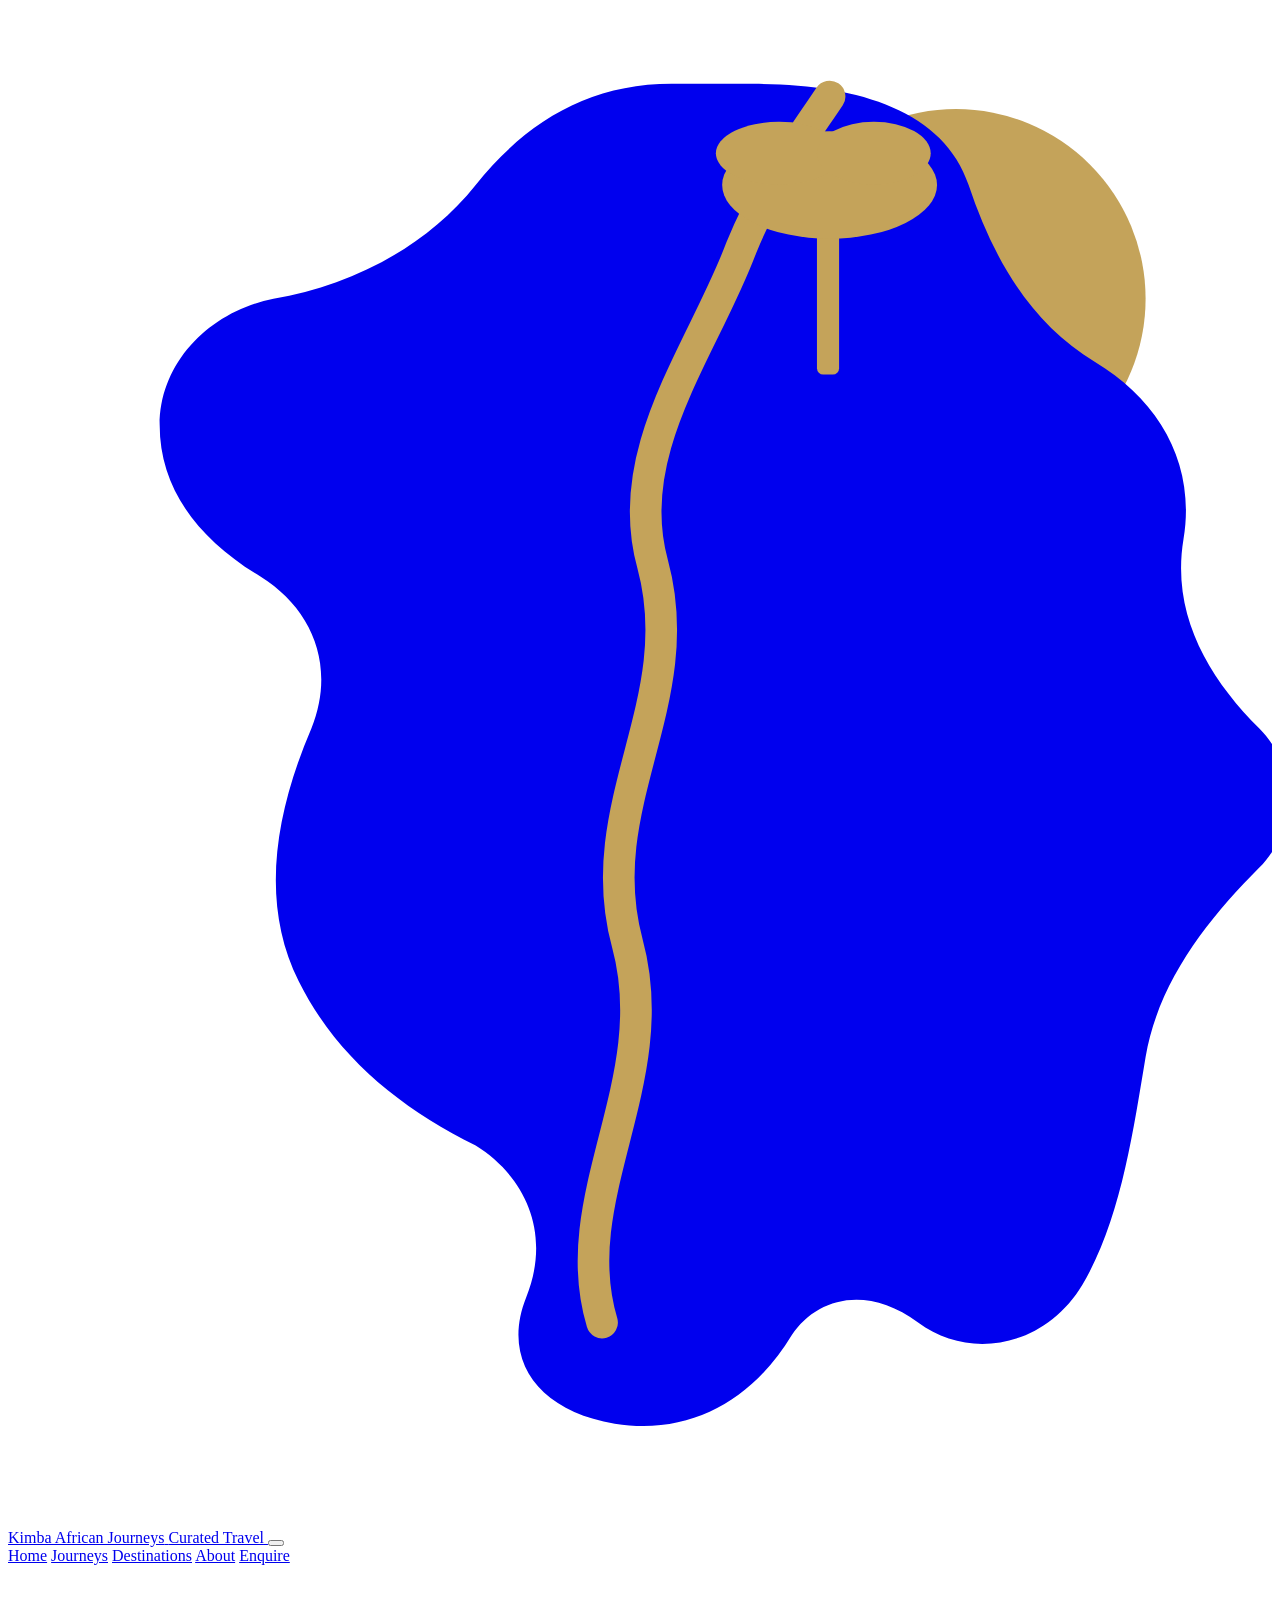
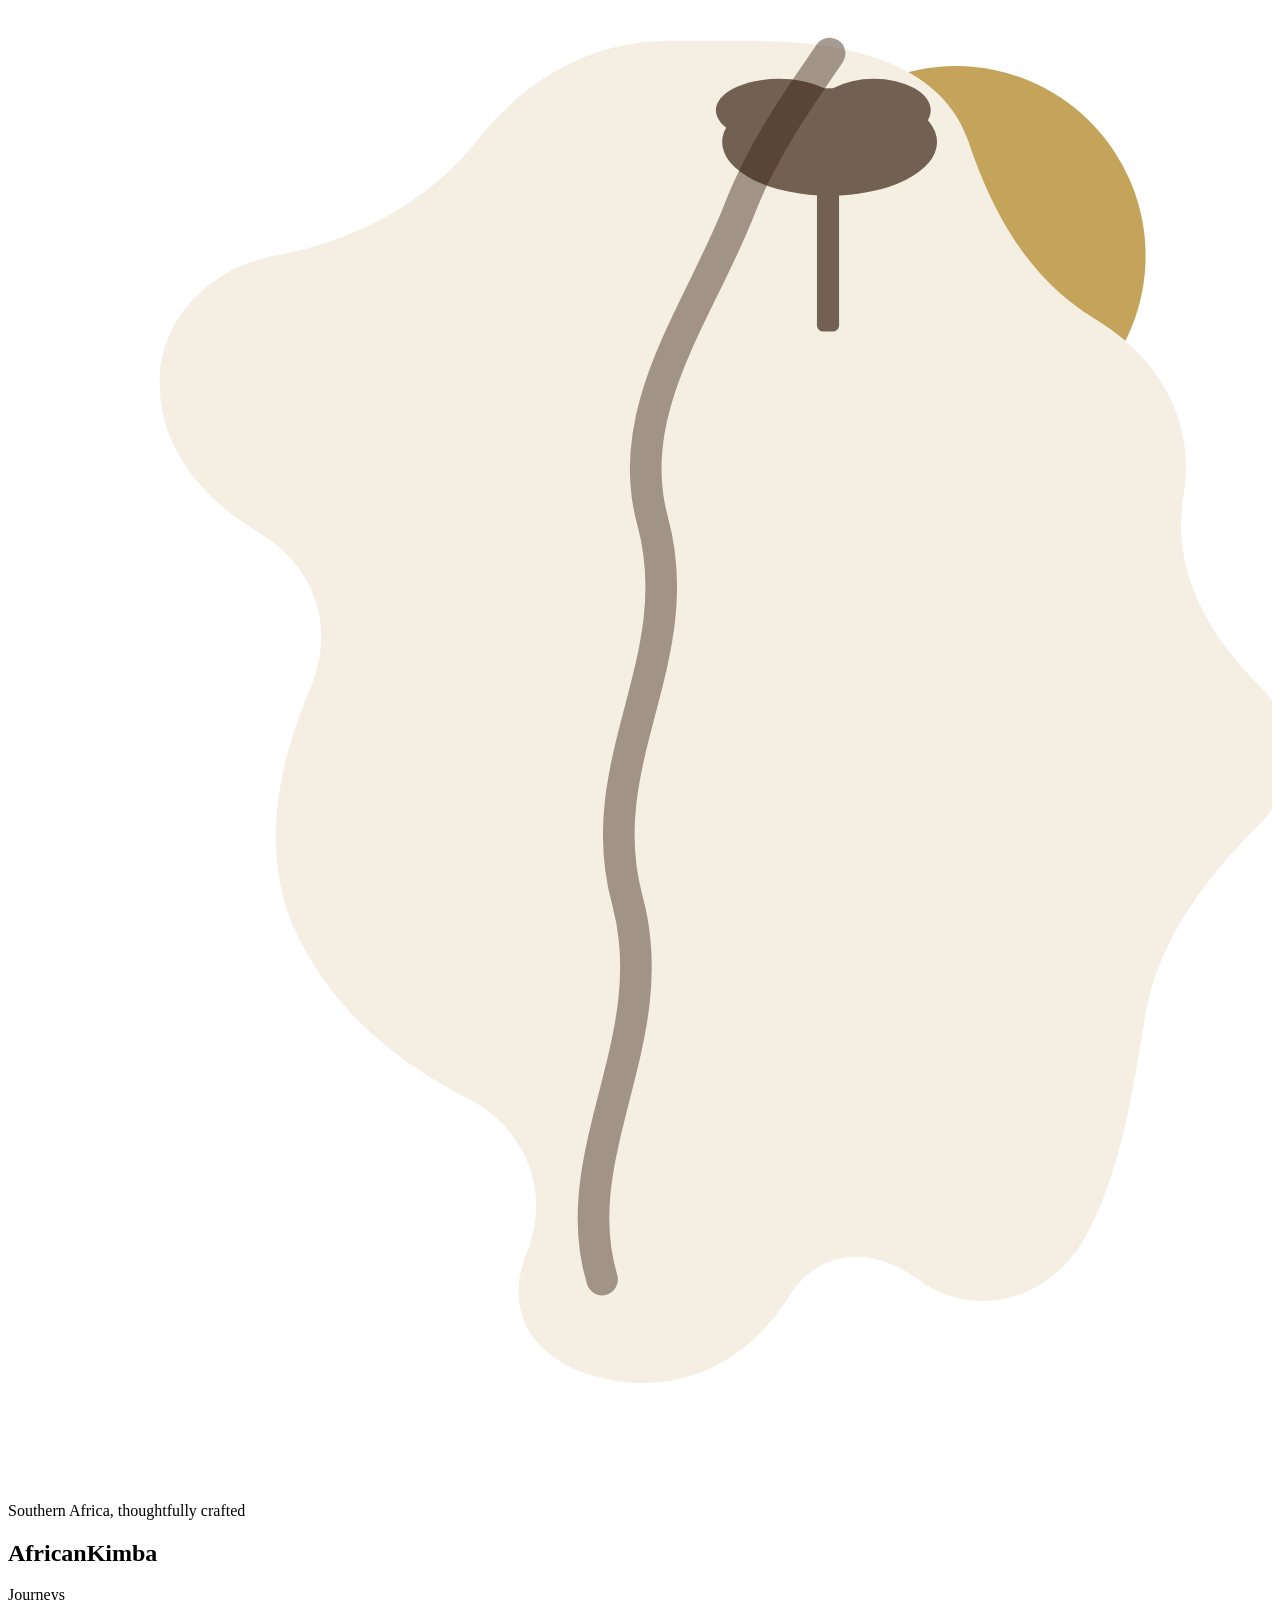
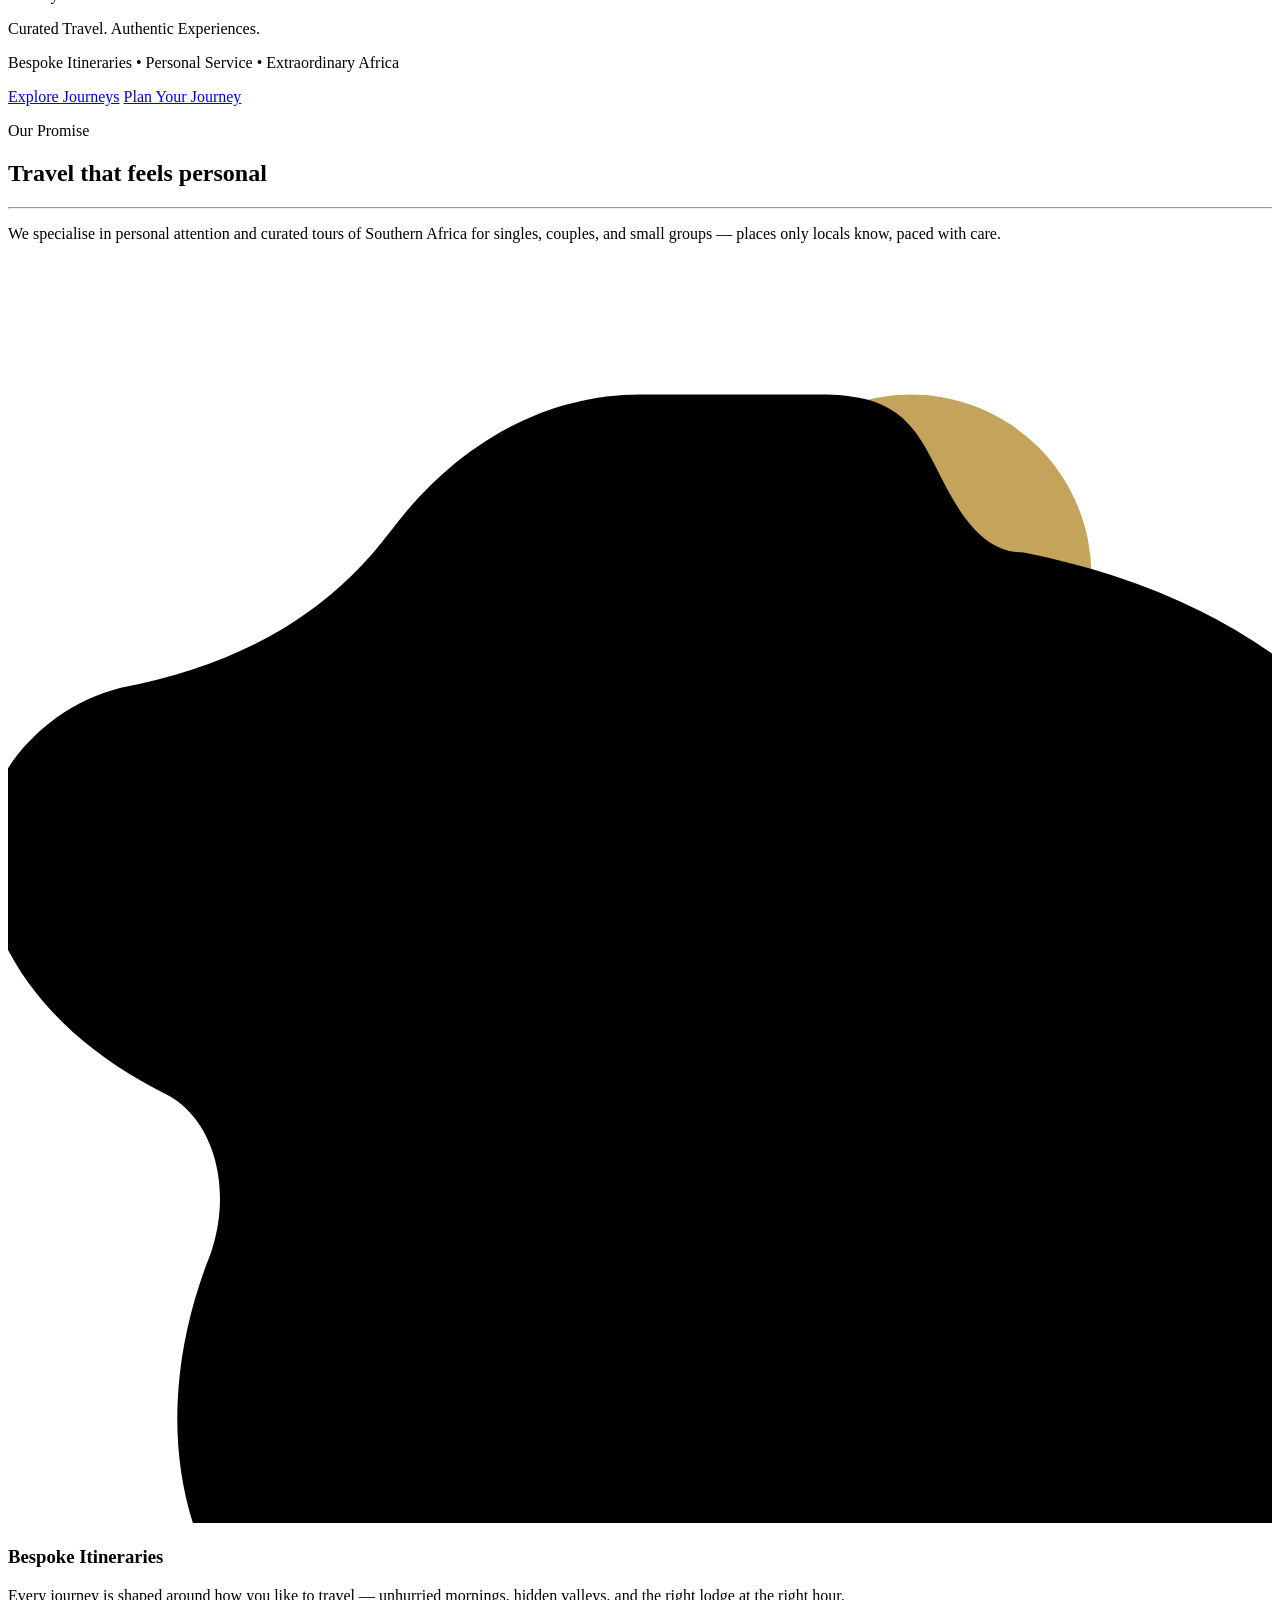
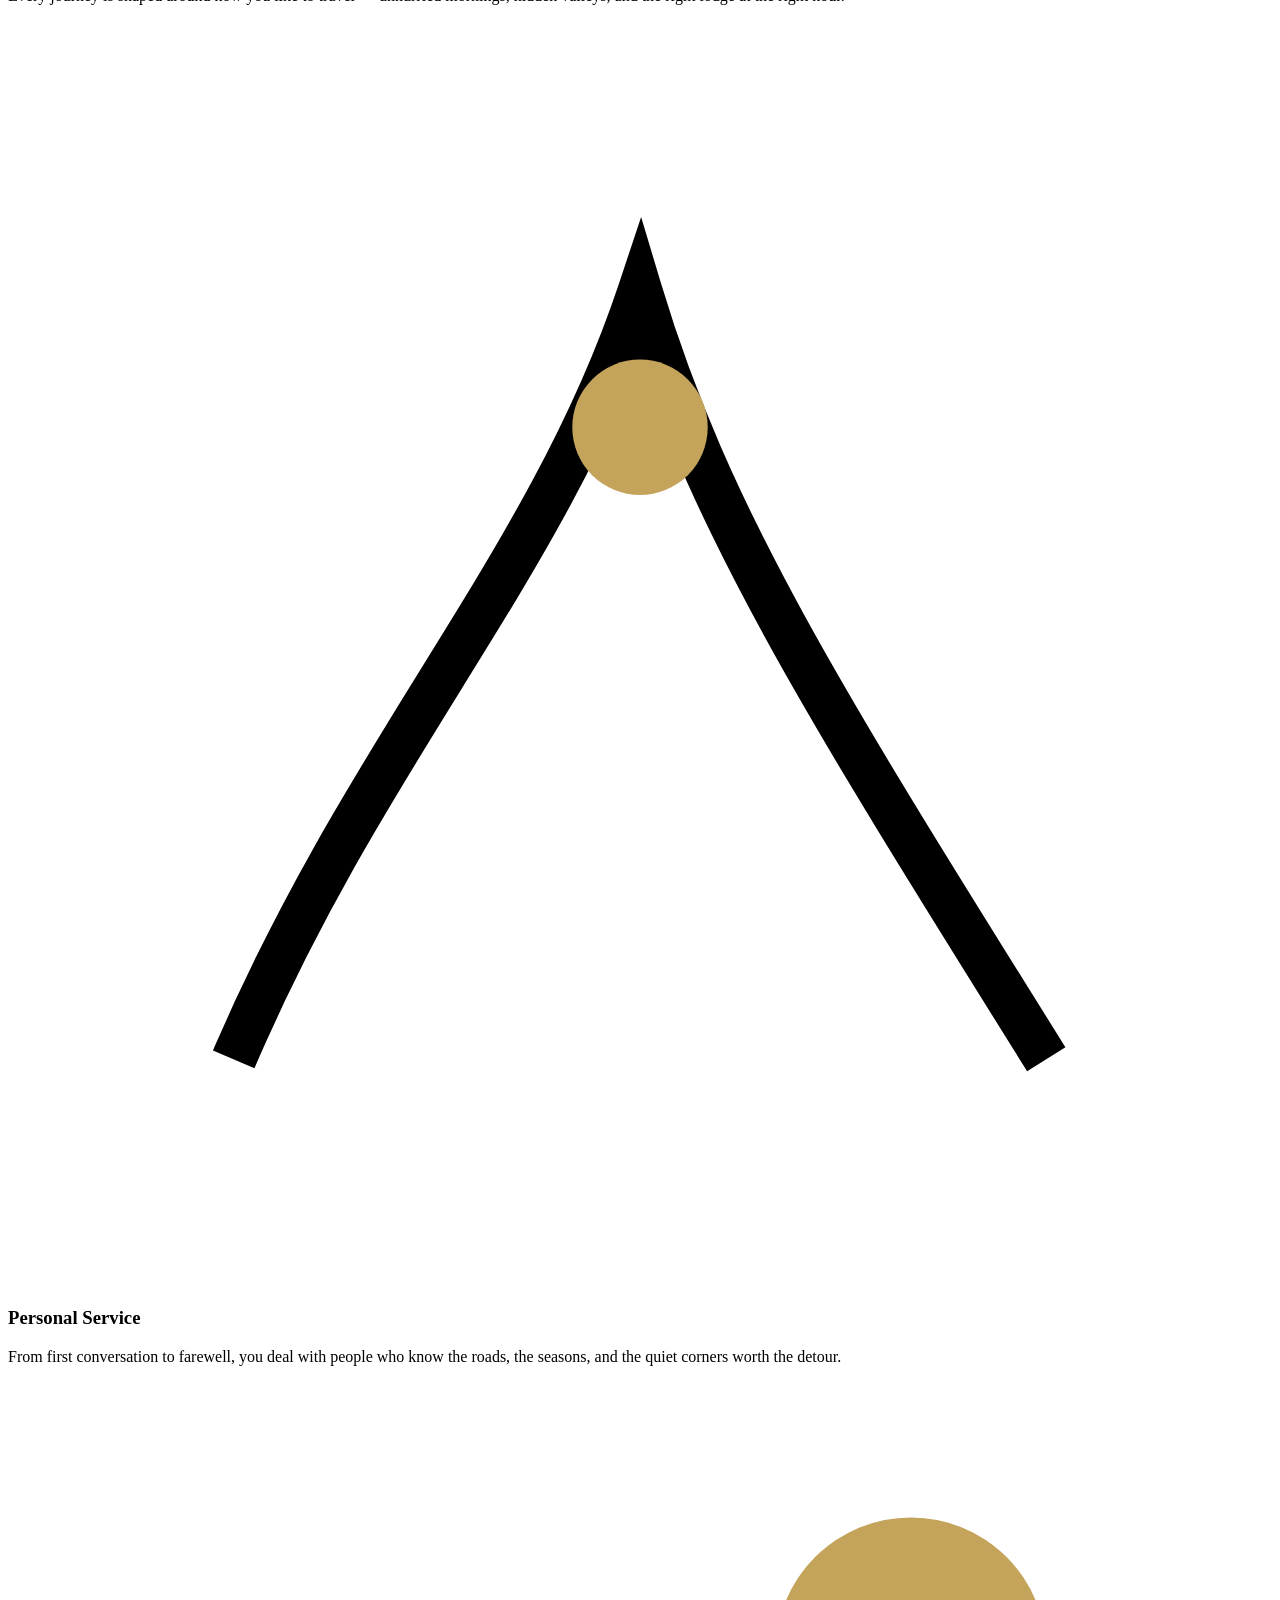
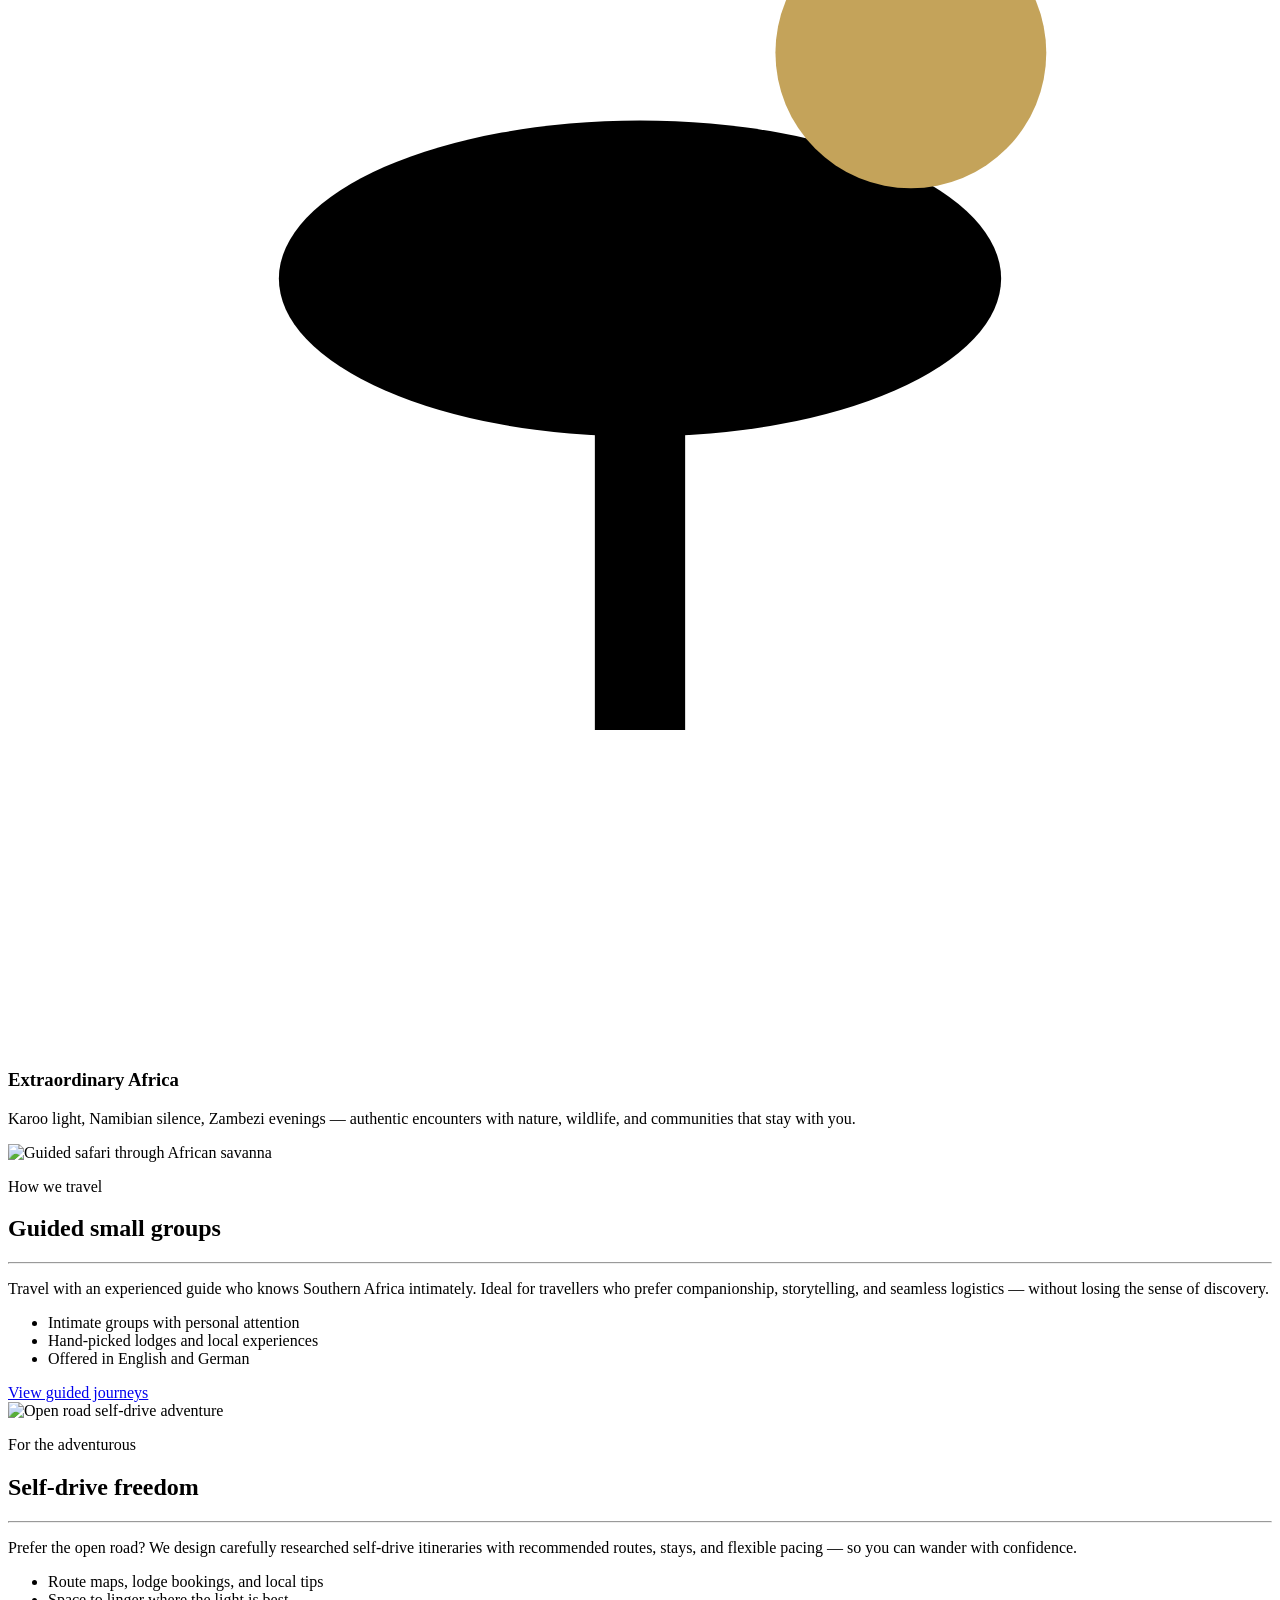
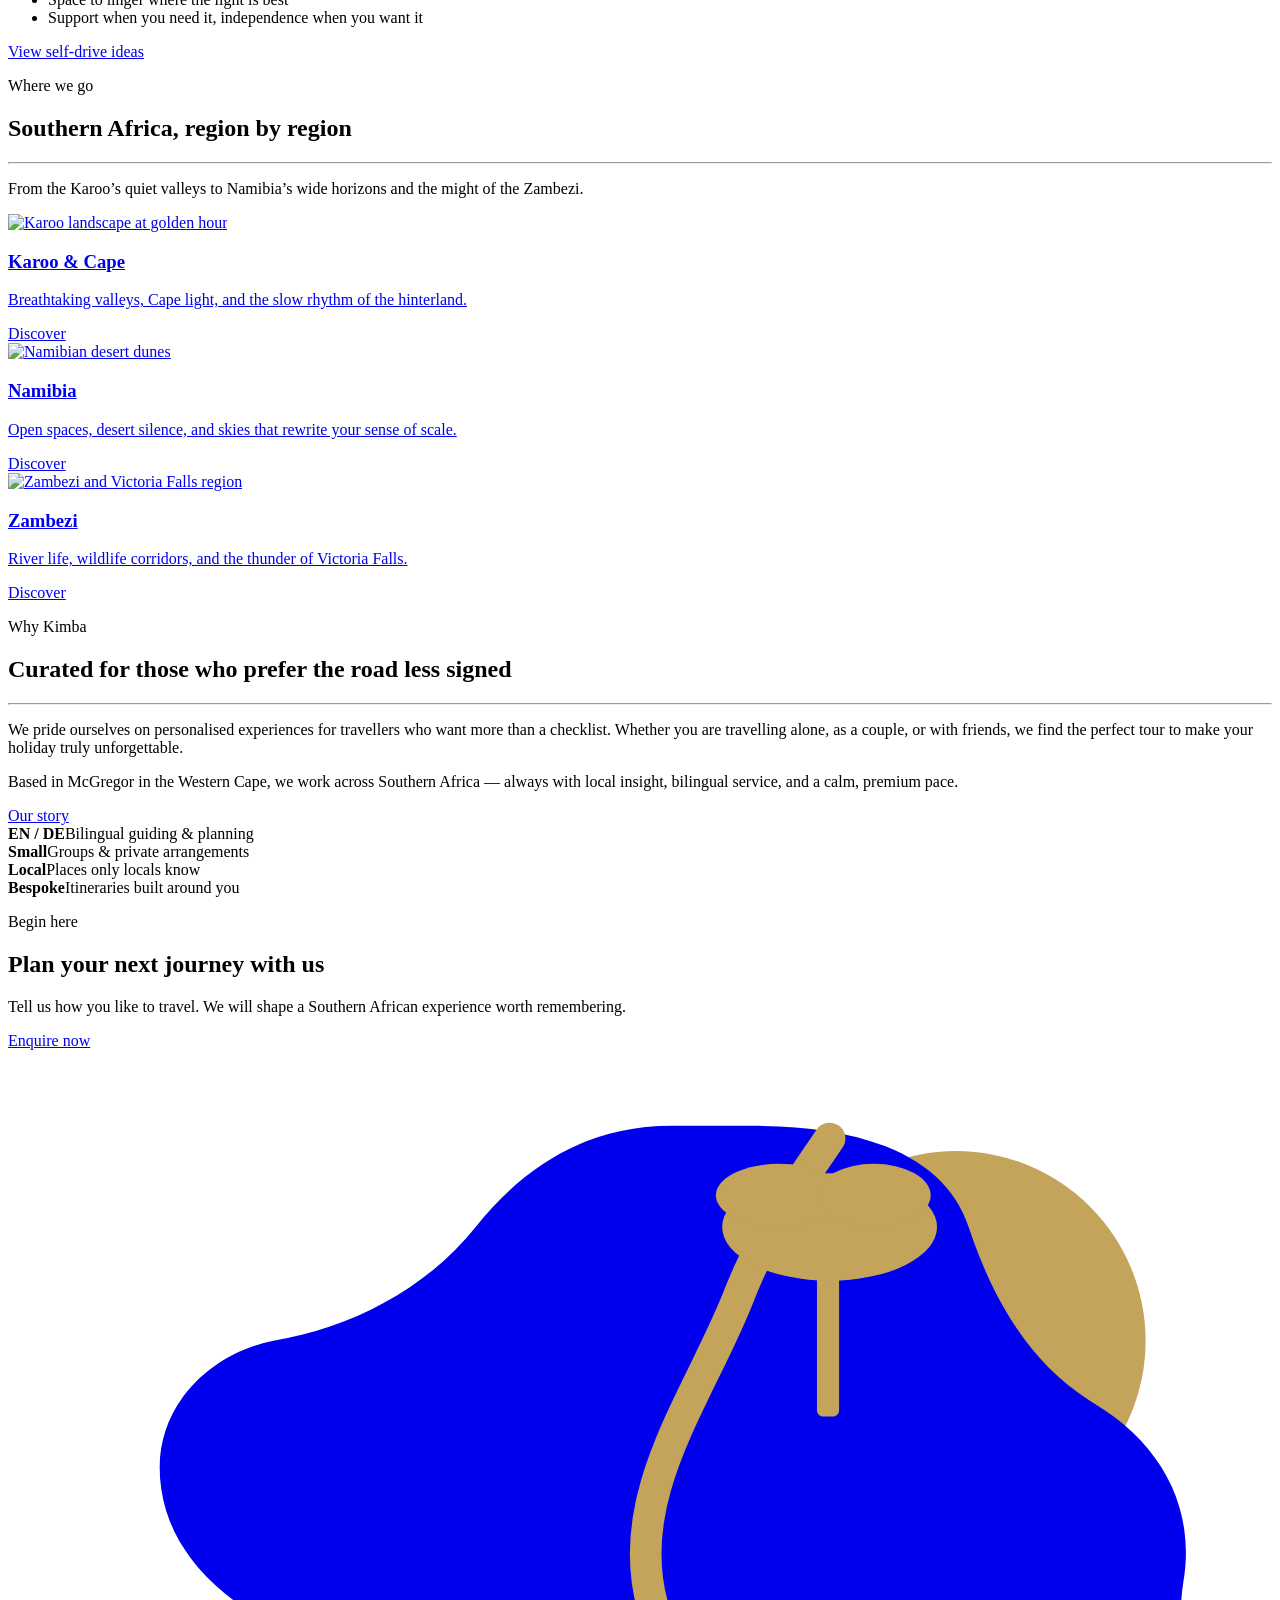
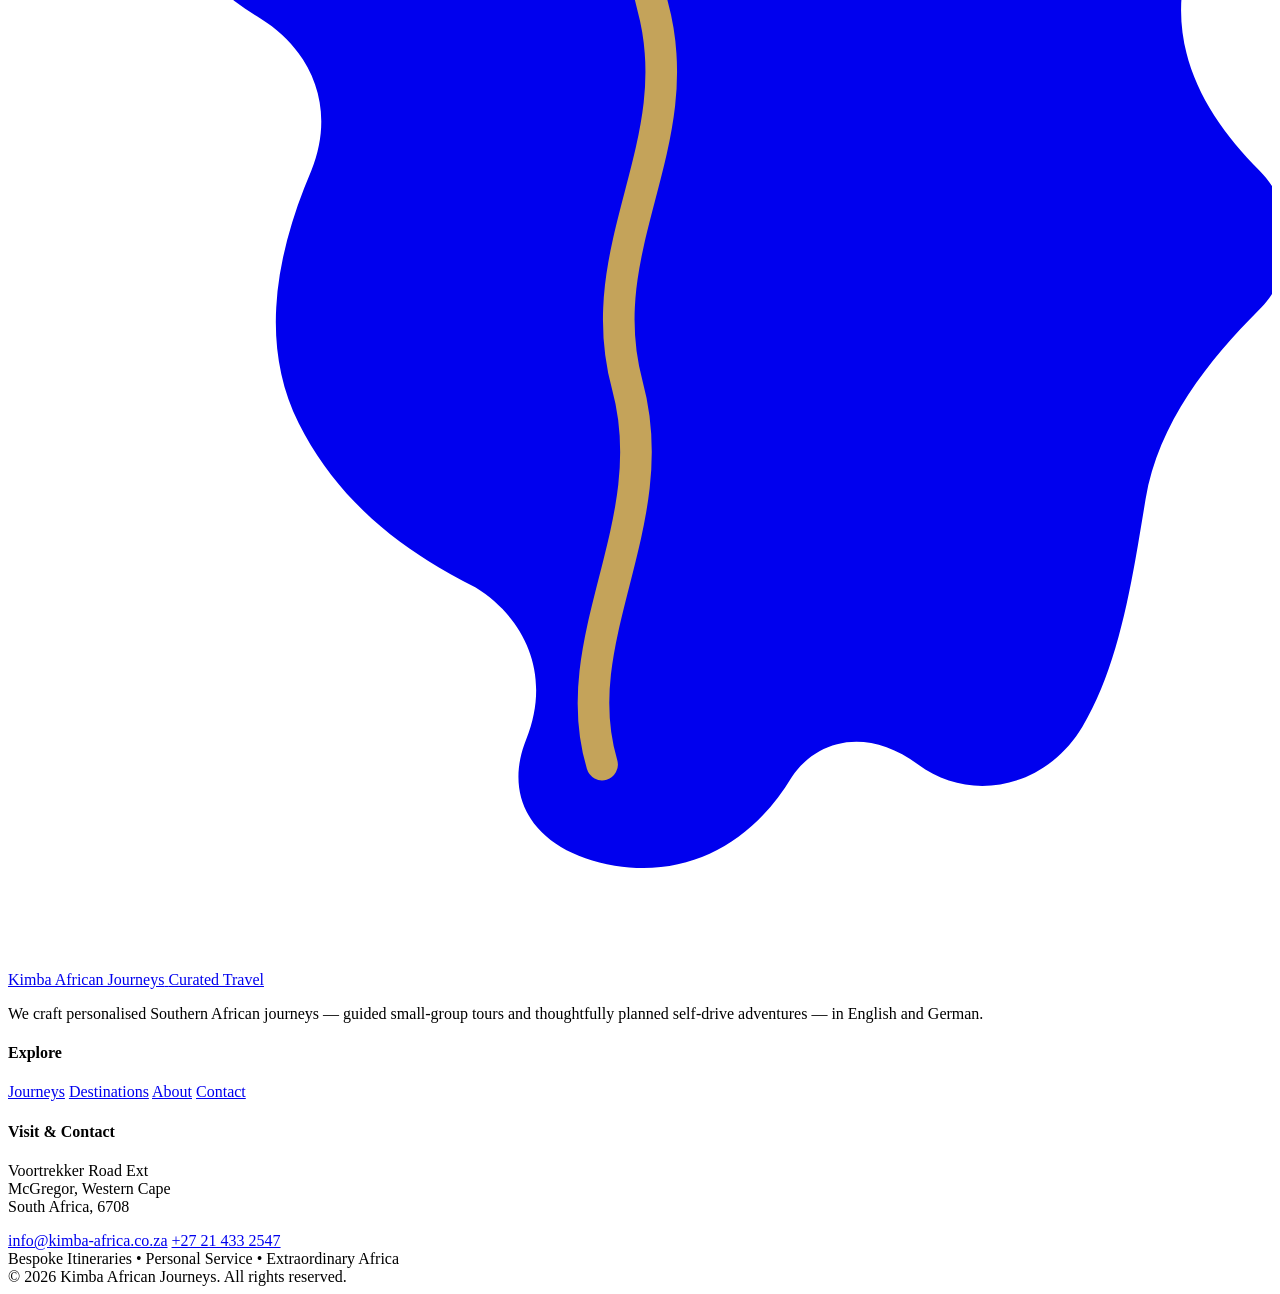
==== index.html @ 11b64739 "Add Kimba African Journeys marketing site — index.html" ====
<!DOCTYPE html>
<html lang="en">
<head>
<meta charset="utf-8"/>
<meta name="viewport" content="width=device-width, initial-scale=1"/>
<title>Kimba African Journeys | Curated Travel. Authentic Experiences.</title>
<meta name="description" content="Boutique Southern African travel — curated guided tours and self-drive journeys across the Karoo, Namibia, and the Zambezi. English & German."/>
<link rel="preconnect" href="https://fonts.googleapis.com"/>
<link rel="preconnect" href="https://fonts.gstatic.com" crossorigin/>
<link href="https://fonts.googleapis.com/css2?family=Cormorant+Garamond:ital,wght@0,400;0,500;0,600;1,400&family=Montserrat:wght@400;500;600&display=swap" rel="stylesheet"/>
<link rel="stylesheet" href="css/styles.css"/>
<link rel="icon" href="assets/logo.svg" type="image/svg+xml"/>
</head>
<body>
<header class="site-header">
  <div class="container header-inner">
    <a class="brand" href="index.html" aria-label="Kimba African Journeys home">
      <svg class="brand-mark" viewBox="0 0 200 240" fill="none" aria-hidden="true">
  <circle class="sun" cx="150" cy="46" r="30" fill="#C4A35A"/>
  <path fill="currentColor" d="M105 12 C92 12 82 18 74 28 C66 38 54 44 42 46 C32 48 24 56 24 66 C24 76 30 84 40 90 C48 95 52 104 48 114 C42 128 40 142 46 154 C52 166 62 174 74 180 C82 185 86 194 82 204 C78 214 84 222 96 224 C108 226 118 220 124 210 C128 204 136 202 144 208 C152 214 164 212 170 202 C176 192 178 178 180 166 C182 154 190 144 198 136 C204 130 204 120 198 114 C190 106 184 96 186 84 C188 72 182 62 172 56 C162 50 156 40 152 28 C148 16 134 12 118 12 C112 12 108 12 105 12 Z"/>
  <path d="M94 208 C88 188 104 170 98 148 C92 126 108 110 102 88 C97 70 110 54 116 38 C120 28 126 20 130 14" stroke="#C4A35A" stroke-width="5" stroke-linecap="round" fill="none"/>
  <g fill="#C4A35A" transform="translate(120,10)"><rect x="8" y="22" width="3.5" height="26" rx="1"/><ellipse cx="10" cy="18" rx="17" ry="8.5"/><ellipse cx="2" cy="13" rx="10" ry="5"/><ellipse cx="17" cy="13" rx="9" ry="5"/></g>
</svg>
      <span class="brand-text">
        <span class="brand-name">Kimba African Journeys</span>
        <span class="brand-sub">Curated Travel</span>
      </span>
    </a>
    <button class="nav-toggle" type="button" aria-label="Open menu" aria-expanded="false"><span></span><span></span><span></span></button>
    <nav class="nav" aria-label="Primary">
      <a class="active" href="index.html">Home</a>
      <a class="" href="journeys.html">Journeys</a>
      <a class="" href="destinations.html">Destinations</a>
      <a class="" href="about.html">About</a>
      <a class="nav-cta" href="contact.html">Enquire</a>
    </nav>
  </div>
</header>
<section class="hero" style="background-image:url('https://images.unsplash.com/photo-1516426122078-c23e76319801?auto=format&fit=crop&w=2000&q=80')">
  <div class="hero-content">
    <div class="hero-lockup">
      <svg class="hero-logo" viewBox="0 0 200 240" fill="none" aria-hidden="true">
        <circle cx="150" cy="46" r="30" fill="#C4A35A"/>
        <path fill="#F5EFE3" d="M105 12 C92 12 82 18 74 28 C66 38 54 44 42 46 C32 48 24 56 24 66 C24 76 30 84 40 90 C48 95 52 104 48 114 C42 128 40 142 46 154 C52 166 62 174 74 180 C82 185 86 194 82 204 C78 214 84 222 96 224 C108 226 118 220 124 210 C128 204 136 202 144 208 C152 214 164 212 170 202 C176 192 178 178 180 166 C182 154 190 144 198 136 C204 130 204 120 198 114 C190 106 184 96 186 84 C188 72 182 62 172 56 C162 50 156 40 152 28 C148 16 134 12 118 12 C112 12 108 12 105 12 Z"/>
        <path d="M94 208 C88 188 104 170 98 148 C92 126 108 110 102 88 C97 70 110 54 116 38 C120 28 126 20 130 14" stroke="#3B2416" stroke-width="5" stroke-linecap="round" fill="none" opacity="0.45"/>
        <g fill="#3B2416" transform="translate(120,10)" opacity="0.7"><rect x="8" y="22" width="3.5" height="26" rx="1"/><ellipse cx="10" cy="18" rx="17" ry="8.5"/><ellipse cx="2" cy="13" rx="10" ry="5"/><ellipse cx="17" cy="13" rx="9" ry="5"/></g>
      </svg>
      <p class="hero-kicker">Southern Africa, thoughtfully crafted</p>
      <h1>African<span>Kimba</span></h1>
      <p class="hero-journeys-word">Journeys</p>
      <p class="hero-tagline">Curated Travel. Authentic Experiences.</p>
      <p class="hero-support">Bespoke Itineraries &bull; Personal Service &bull; Extraordinary Africa</p>
      <div class="hero-ctas">
        <a class="btn btn-primary" href="journeys.html">Explore Journeys</a>
        <a class="btn btn-ghost" href="contact.html">Plan Your Journey</a>
      </div>
    </div>
  </div>
</section>

<section class="section section-cream">
  <div class="container">
    <div class="section-head">
      <p class="eyebrow">Our Promise</p>
      <h2>Travel that feels personal</h2>
      <hr class="gold-rule"/>
      <p>We specialise in personal attention and curated tours of Southern Africa for singles, couples, and small groups — places only locals know, paced with care.</p>
    </div>
    <div class="pillars">
      <article class="pillar">
        <svg class="pillar-icon" viewBox="0 0 56 56" fill="none" aria-hidden="true"><circle cx="40" cy="14" r="8" fill="#C4A35A"/><path fill="currentColor" d="M28 6c-4 0-8 2-11 6-3 4-7 6-12 7-4 1-7 5-6 9s4 7 8 9c2 1 3 4 2 7-2 5-2 10 0 14 2 5 6 8 11 10 2 1 3 4 2 7 0 3 2 5 6 6s8-1 10-4c2-2 5-2 7 0 3 2 7 2 10-1 3-3 4-7 5-12 1-4 4-8 8-11 2-2 3-5 3-8s-2-6-5-8c-3-2-4-5-3-8 1-3-1-6-4-9-4-4-9-6-14-7-2 0-3-2-4-4-1-2-2-3-5-3z"/></svg>
        <h3>Bespoke Itineraries</h3>
        <p>Every journey is shaped around how you like to travel — unhurried mornings, hidden valleys, and the right lodge at the right hour.</p>
      </article>
      <article class="pillar">
        <svg class="pillar-icon" viewBox="0 0 56 56" fill="none" aria-hidden="true"><path stroke="currentColor" stroke-width="2" d="M10 46c6-14 14-22 18-34 3 10 8 18 18 34"/><circle cx="28" cy="18" r="3" fill="#C4A35A"/></svg>
        <h3>Personal Service</h3>
        <p>From first conversation to farewell, you deal with people who know the roads, the seasons, and the quiet corners worth the detour.</p>
      </article>
      <article class="pillar">
        <svg class="pillar-icon" viewBox="0 0 56 56" fill="none" aria-hidden="true"><ellipse cx="28" cy="22" rx="16" ry="7" fill="currentColor"/><rect x="26" y="24" width="4" height="18" fill="currentColor"/><circle cx="40" cy="12" r="6" fill="#C4A35A"/></svg>
        <h3>Extraordinary Africa</h3>
        <p>Karoo light, Namibian silence, Zambezi evenings — authentic encounters with nature, wildlife, and communities that stay with you.</p>
      </article>
    </div>
  </div>
</section>

<section class="section section-beige">
  <div class="container">
    <div class="split">
      <div class="split-media"><img src="https://images.unsplash.com/photo-1516426122078-c23e76319801?auto=format&fit=crop&w=1200&q=80" alt="Guided safari through African savanna"/></div>
      <div class="split-copy">
        <p class="eyebrow">How we travel</p>
        <h2>Guided small groups</h2>
        <hr class="gold-rule left"/>
        <p>Travel with an experienced guide who knows Southern Africa intimately. Ideal for travellers who prefer companionship, storytelling, and seamless logistics — without losing the sense of discovery.</p>
        <ul class="split-list">
          <li>Intimate groups with personal attention</li>
          <li>Hand-picked lodges and local experiences</li>
          <li>Offered in English and German</li>
        </ul>
        <a class="btn btn-outline" href="journeys.html">View guided journeys</a>
      </div>
    </div>
  </div>
</section>

<section class="section section-cream">
  <div class="container">
    <div class="split reverse">
      <div class="split-media"><img src="https://images.unsplash.com/photo-1469854523086-cc02fe5d8800?auto=format&fit=crop&w=1200&q=80" alt="Open road self-drive adventure"/></div>
      <div class="split-copy">
        <p class="eyebrow">For the adventurous</p>
        <h2>Self-drive freedom</h2>
        <hr class="gold-rule left"/>
        <p>Prefer the open road? We design carefully researched self-drive itineraries with recommended routes, stays, and flexible pacing — so you can wander with confidence.</p>
        <ul class="split-list">
          <li>Route maps, lodge bookings, and local tips</li>
          <li>Space to linger where the light is best</li>
          <li>Support when you need it, independence when you want it</li>
        </ul>
        <a class="btn btn-outline" href="journeys.html">View self-drive ideas</a>
      </div>
    </div>
  </div>
</section>

<section class="section section-cream" style="padding-top:0">
  <div class="container">
    <div class="section-head">
      <p class="eyebrow">Where we go</p>
      <h2>Southern Africa, region by region</h2>
      <hr class="gold-rule"/>
      <p>From the Karoo’s quiet valleys to Namibia’s wide horizons and the might of the Zambezi.</p>
    </div>
    <div class="dest-grid">
      <a class="dest-card" href="destinations.html#karoo">
        <img src="https://images.unsplash.com/photo-1484318571209-661cf29a69c3?auto=format&fit=crop&w=1200&q=80" alt="Karoo landscape at golden hour"/>
        <div class="dest-card-body">
          <h3>Karoo &amp; Cape</h3>
          <p>Breathtaking valleys, Cape light, and the slow rhythm of the hinterland.</p>
          <span class="link">Discover</span>
        </div>
      </a>
      <a class="dest-card" href="destinations.html#namibia">
        <img src="https://images.unsplash.com/photo-1509316975850-ff9c5deb0cd9?auto=format&fit=crop&w=1200&q=80" alt="Namibian desert dunes"/>
        <div class="dest-card-body">
          <h3>Namibia</h3>
          <p>Open spaces, desert silence, and skies that rewrite your sense of scale.</p>
          <span class="link">Discover</span>
        </div>
      </a>
      <a class="dest-card" href="destinations.html#zambezi">
        <img src="https://images.unsplash.com/photo-1609198092458-398ad7c4d8d6?auto=format&fit=crop&w=1200&q=80" alt="Zambezi and Victoria Falls region"/>
        <div class="dest-card-body">
          <h3>Zambezi</h3>
          <p>River life, wildlife corridors, and the thunder of Victoria Falls.</p>
          <span class="link">Discover</span>
        </div>
      </a>
    </div>
  </div>
</section>

<section class="section section-dark">
  <div class="container">
    <div class="why-grid">
      <div>
        <p class="eyebrow">Why Kimba</p>
        <h2>Curated for those who prefer the road less signed</h2>
        <hr class="gold-rule left"/>
        <p>We pride ourselves on personalised experiences for travellers who want more than a checklist. Whether you are travelling alone, as a couple, or with friends, we find the perfect tour to make your holiday truly unforgettable.</p>
        <p>Based in McGregor in the Western Cape, we work across Southern Africa — always with local insight, bilingual service, and a calm, premium pace.</p>
        <a class="btn btn-outline-gold mt-2" href="about.html">Our story</a>
      </div>
      <div class="why-stats">
        <div class="stat"><strong>EN / DE</strong><span>Bilingual guiding &amp; planning</span></div>
        <div class="stat"><strong>Small</strong><span>Groups &amp; private arrangements</span></div>
        <div class="stat"><strong>Local</strong><span>Places only locals know</span></div>
        <div class="stat"><strong>Bespoke</strong><span>Itineraries built around you</span></div>
      </div>
    </div>
  </div>
</section>

<section class="cta-band">
  <div class="container">
    <p class="eyebrow">Begin here</p>
    <h2>Plan your next journey with us</h2>
    <p>Tell us how you like to travel. We will shape a Southern African experience worth remembering.</p>
    <a class="btn btn-primary" href="contact.html">Enquire now</a>
  </div>
</section>
<footer class="site-footer">
  <div class="container footer-top">
    <div class="footer-brand">
      <a class="brand" href="index.html">
        <svg class="brand-mark" viewBox="0 0 200 240" fill="none" aria-hidden="true">
  <circle class="sun" cx="150" cy="46" r="30" fill="#C4A35A"/>
  <path fill="currentColor" d="M105 12 C92 12 82 18 74 28 C66 38 54 44 42 46 C32 48 24 56 24 66 C24 76 30 84 40 90 C48 95 52 104 48 114 C42 128 40 142 46 154 C52 166 62 174 74 180 C82 185 86 194 82 204 C78 214 84 222 96 224 C108 226 118 220 124 210 C128 204 136 202 144 208 C152 214 164 212 170 202 C176 192 178 178 180 166 C182 154 190 144 198 136 C204 130 204 120 198 114 C190 106 184 96 186 84 C188 72 182 62 172 56 C162 50 156 40 152 28 C148 16 134 12 118 12 C112 12 108 12 105 12 Z"/>
  <path d="M94 208 C88 188 104 170 98 148 C92 126 108 110 102 88 C97 70 110 54 116 38 C120 28 126 20 130 14" stroke="#C4A35A" stroke-width="5" stroke-linecap="round" fill="none"/>
  <g fill="#C4A35A" transform="translate(120,10)"><rect x="8" y="22" width="3.5" height="26" rx="1"/><ellipse cx="10" cy="18" rx="17" ry="8.5"/><ellipse cx="2" cy="13" rx="10" ry="5"/><ellipse cx="17" cy="13" rx="9" ry="5"/></g>
</svg>
        <span class="brand-text">
          <span class="brand-name">Kimba African Journeys</span>
          <span class="brand-sub">Curated Travel</span>
        </span>
      </a>
      <p>We craft personalised Southern African journeys — guided small-group tours and thoughtfully planned self-drive adventures — in English and German.</p>
    </div>
    <div class="footer-col">
      <h4>Explore</h4>
      <a href="journeys.html">Journeys</a>
      <a href="destinations.html">Destinations</a>
      <a href="about.html">About</a>
      <a href="contact.html">Contact</a>
    </div>
    <div class="footer-col">
      <h4>Visit &amp; Contact</h4>
      <p>Voortrekker Road Ext<br>McGregor, Western Cape<br>South Africa, 6708</p>
      <a href="mailto:info@kimba-africa.co.za">info@kimba-africa.co.za</a>
      <a href="tel:+27214332547">+27 21 433 2547</a>
    </div>
  </div>
  <div class="footer-bar">Bespoke Itineraries &bull; Personal Service &bull; Extraordinary Africa</div>
  <div class="footer-copy">&copy; 2026 Kimba African Journeys. All rights reserved.</div>
</footer>
<script src="js/main.js"></script>
</body>
</html>
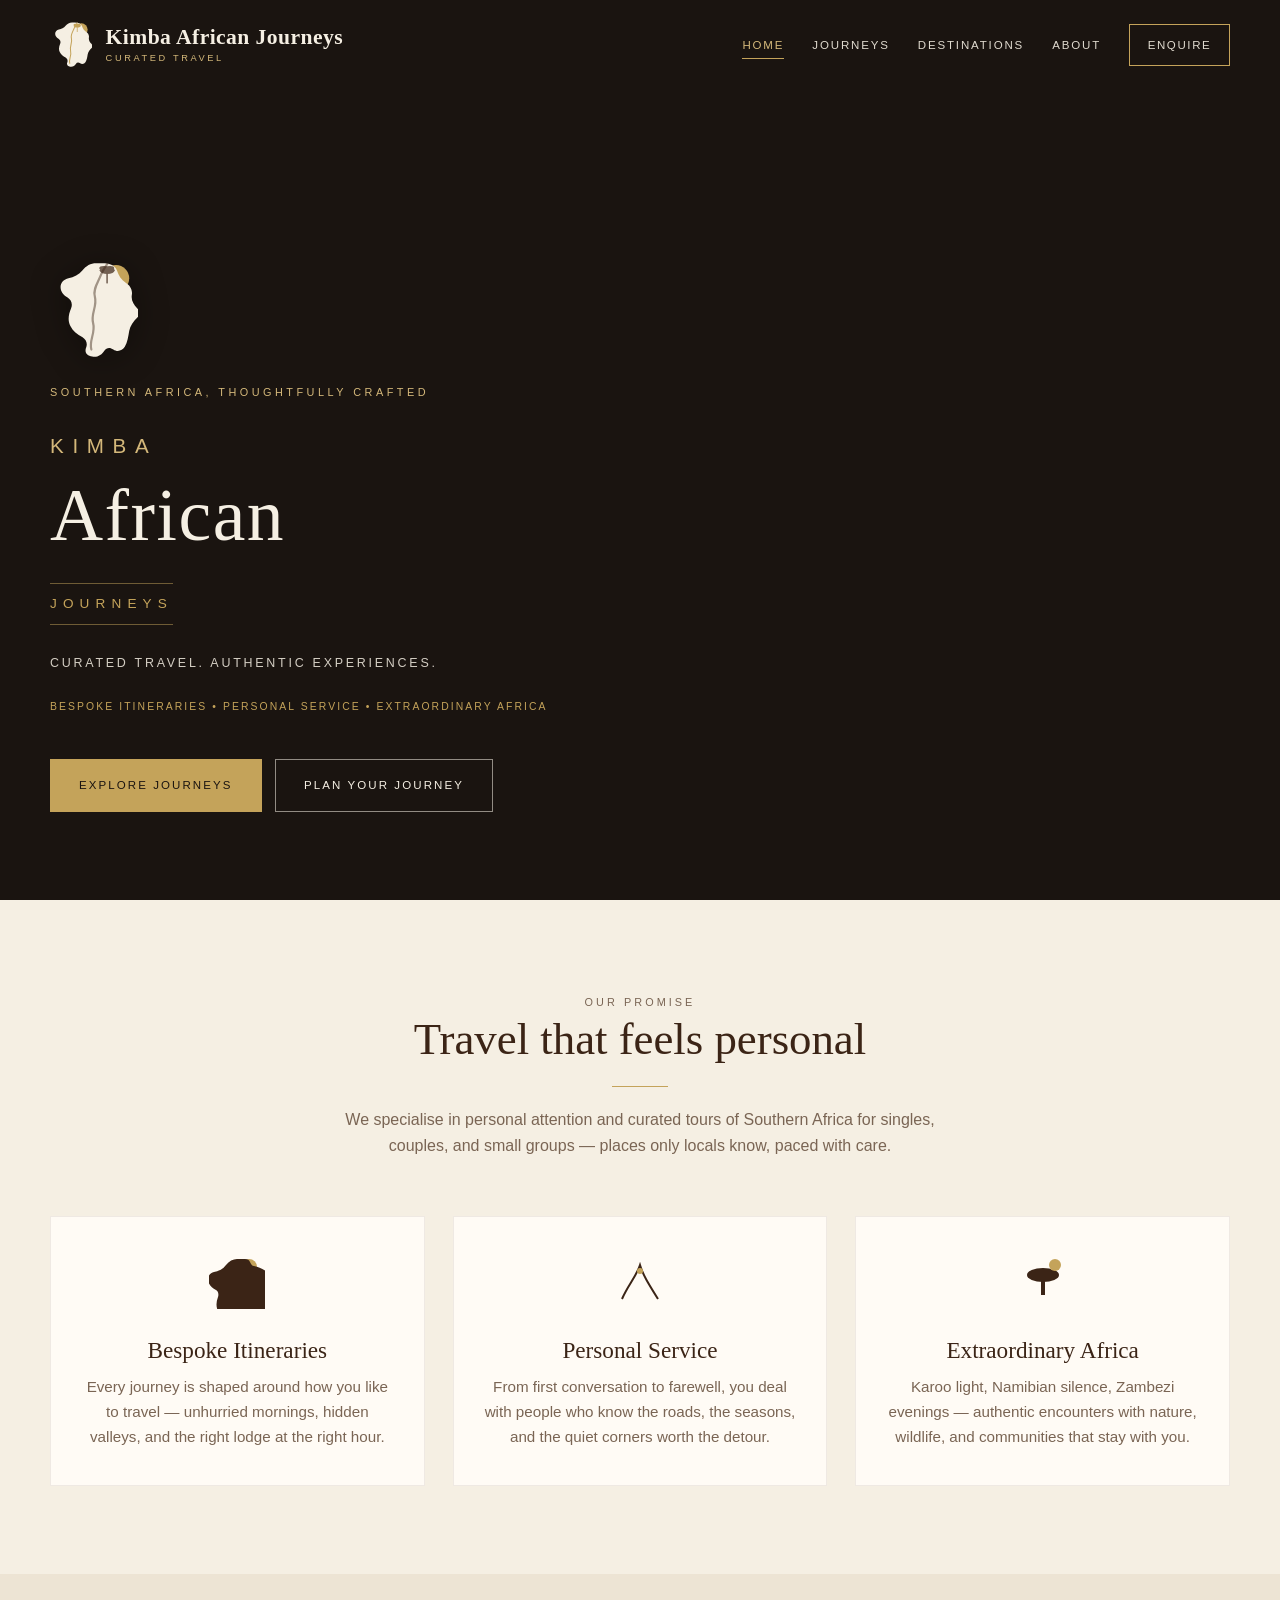
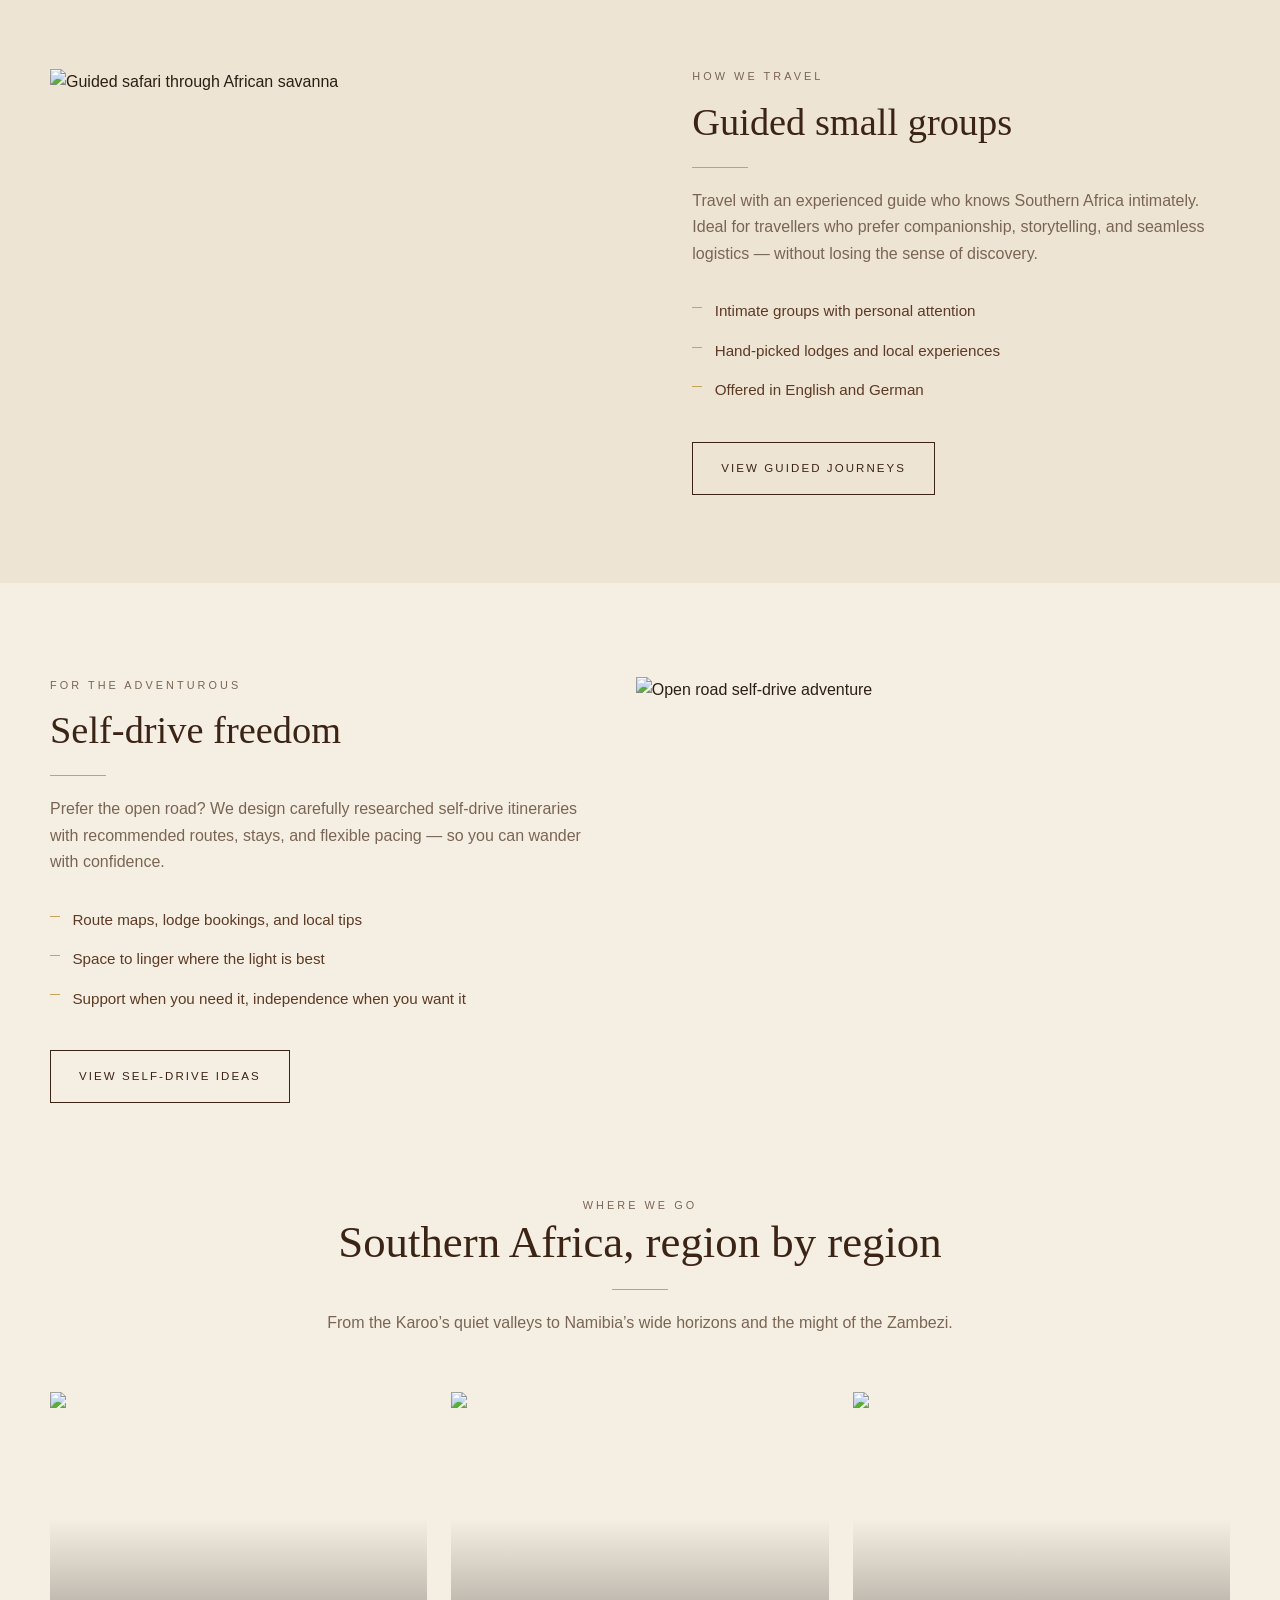
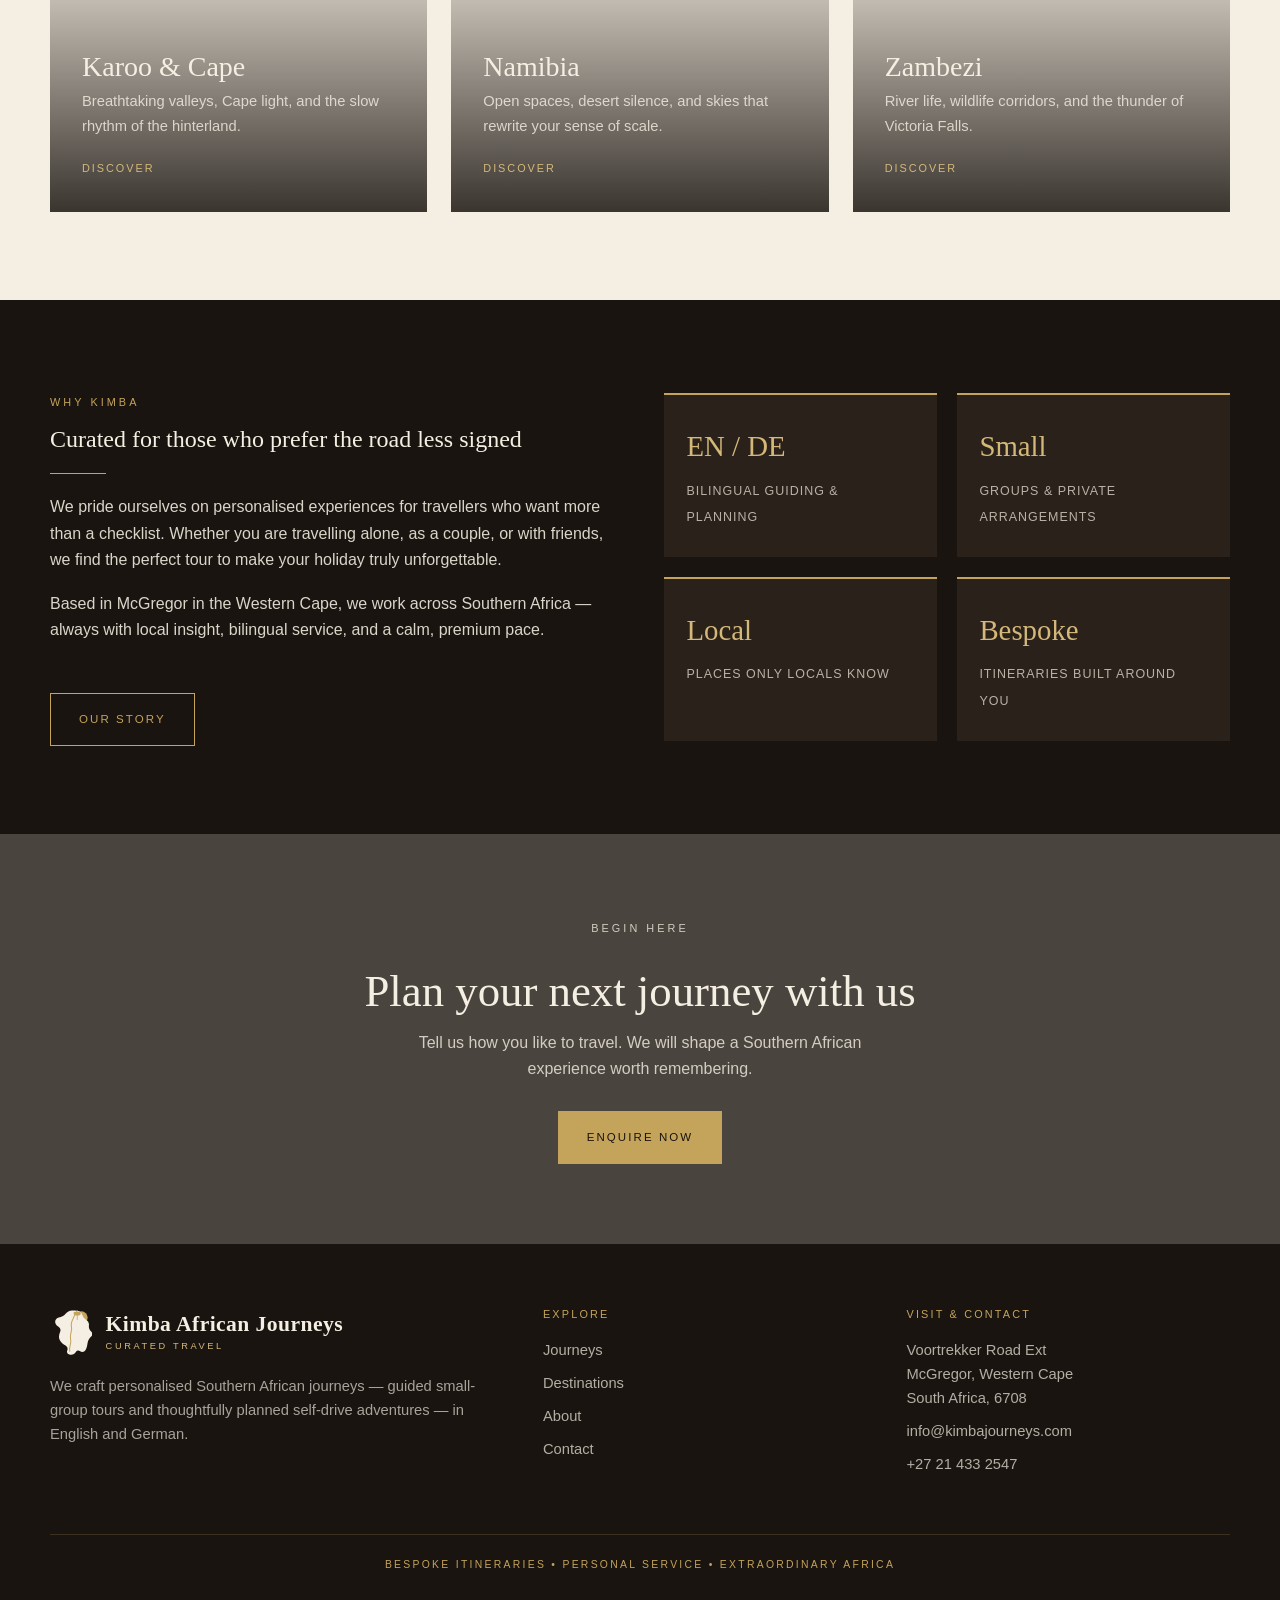
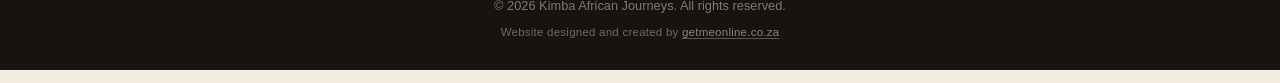
==== commit 4613c573: "Update public contact email and add site designer credit Point all public mailto links and contact c" ====
--- a/index.html
+++ b/index.html
@@ -219,12 +219,13 @@
     <div class="footer-col">
       <h4>Visit &amp; Contact</h4>
       <p>Voortrekker Road Ext<br>McGregor, Western Cape<br>South Africa, 6708</p>
-      <a href="mailto:info@kimba-africa.co.za">info@kimba-africa.co.za</a>
+      <a href="mailto:info@kimbajourneys.com">info@kimbajourneys.com</a>
       <a href="tel:+27214332547">+27 21 433 2547</a>
     </div>
   </div>
   <div class="footer-bar">Bespoke Itineraries &bull; Personal Service &bull; Extraordinary Africa</div>
   <div class="footer-copy">&copy; 2026 Kimba African Journeys. All rights reserved.</div>
+  <p class="footer-credit">Website designed and created by <a href="https://getmeonline.co.za">getmeonline.co.za</a></p>
 </footer>
 <script src="js/main.js"></script>
 </body>
--- a/css/styles.css
+++ b/css/styles.css
@@ -0,0 +1,837 @@
+/* Kimba African Journeys — premium boutique travel */
+
+:root {
+  --cream: #F5EFE3;
+  --cream-dark: #E8DFD0;
+  --beige: #EDE4D4;
+  --chocolate: #3B2416;
+  --brown: #5C3A24;
+  --brown-mid: #6B4423;
+  --gold: #C4A35A;
+  --gold-light: #D4B87A;
+  --gold-dark: #A8893F;
+  --charcoal: #1A1410;
+  --charcoal-soft: #2A211A;
+  --ink: #2C1E14;
+  --muted: #7A6554;
+  --white: #FFFbf5;
+  --rule: rgba(196, 163, 90, 0.45);
+  --shadow: 0 18px 50px rgba(26, 20, 16, 0.18);
+  --serif: "Cormorant Garamond", "Palatino Linotype", Palatino, Georgia, serif;
+  --sans: "Montserrat", "Helvetica Neue", Helvetica, Arial, sans-serif;
+  --max: 1180px;
+  --header-h: 88px;
+}
+
+*, *::before, *::after { box-sizing: border-box; }
+html { scroll-behavior: smooth; }
+body {
+  margin: 0;
+  font-family: var(--sans);
+  font-weight: 400;
+  color: var(--ink);
+  background: var(--cream);
+  line-height: 1.65;
+  font-size: 16px;
+  -webkit-font-smoothing: antialiased;
+}
+img { max-width: 100%; display: block; height: auto; }
+a { color: inherit; text-decoration: none; }
+ul { list-style: none; margin: 0; padding: 0; }
+h1,h2,h3,h4 {
+  font-family: var(--serif);
+  font-weight: 500;
+  line-height: 1.15;
+  color: var(--chocolate);
+  margin: 0 0 0.6em;
+}
+p { margin: 0 0 1.1em; }
+.container { width: min(100% - 2.5rem, var(--max)); margin-inline: auto; }
+.container-narrow { width: min(100% - 2.5rem, 820px); margin-inline: auto; }
+
+/* Header */
+.site-header {
+  position: absolute;
+  inset: 0 0 auto;
+  z-index: 100;
+  padding: 1.25rem 0;
+  transition: background .3s, box-shadow .3s;
+}
+.site-header.scrolled,
+.site-header.on-light {
+  position: sticky;
+  top: 0;
+  background: rgba(245, 239, 227, 0.95);
+  backdrop-filter: blur(10px);
+  box-shadow: 0 1px 0 rgba(59,36,22,0.08);
+}
+.header-inner {
+  display: flex;
+  align-items: center;
+  justify-content: space-between;
+  gap: 1.5rem;
+}
+.brand {
+  display: flex;
+  align-items: center;
+  gap: 0.85rem;
+  color: var(--cream);
+}
+.site-header.scrolled .brand,
+.site-header.on-light .brand { color: var(--chocolate); }
+.brand-mark {
+  width: 42px;
+  height: 50px;
+  flex-shrink: 0;
+  color: inherit;
+}
+.brand-mark .sun { fill: var(--gold); }
+.site-header.scrolled .brand-mark,
+.site-header.on-light .brand-mark { color: var(--chocolate); }
+.brand-text { display: flex; flex-direction: column; line-height: 1; }
+.brand-name {
+  font-family: var(--serif);
+  font-size: 1.35rem;
+  letter-spacing: 0.02em;
+  font-weight: 600;
+}
+.brand-sub {
+  font-family: var(--sans);
+  font-size: 0.58rem;
+  letter-spacing: 0.28em;
+  text-transform: uppercase;
+  color: var(--gold-light);
+  margin-top: 0.35rem;
+  font-weight: 500;
+}
+.site-header.scrolled .brand-sub,
+.site-header.on-light .brand-sub { color: var(--gold-dark); }
+
+.nav {
+  display: flex;
+  align-items: center;
+  gap: 1.75rem;
+}
+.nav a {
+  font-size: 0.72rem;
+  letter-spacing: 0.16em;
+  text-transform: uppercase;
+  font-weight: 500;
+  color: rgba(245,239,227,0.9);
+  position: relative;
+  padding: 0.25rem 0;
+}
+.site-header.scrolled .nav a,
+.site-header.on-light .nav a { color: var(--brown); }
+.nav a::after {
+  content: "";
+  position: absolute;
+  left: 0; right: 100%; bottom: 0;
+  height: 1px;
+  background: var(--gold);
+  transition: right .25s ease;
+}
+.nav a:hover::after,
+.nav a.active::after { right: 0; }
+.nav a.active { color: var(--gold-light); }
+.site-header.scrolled .nav a.active,
+.site-header.on-light .nav a.active { color: var(--gold-dark); }
+
+.nav-cta {
+  border: 1px solid var(--gold);
+  padding: 0.65rem 1.1rem !important;
+  letter-spacing: 0.14em !important;
+}
+.nav-cta::after { display: none !important; }
+.nav-cta:hover { background: var(--gold); color: var(--charcoal) !important; }
+
+.nav-toggle {
+  display: none;
+  background: none;
+  border: 1px solid currentColor;
+  color: inherit;
+  width: 42px; height: 42px;
+  border-radius: 2px;
+  cursor: pointer;
+  padding: 0;
+}
+.nav-toggle span {
+  display: block;
+  width: 18px; height: 1.5px;
+  background: currentColor;
+  margin: 4px auto;
+}
+
+/* Buttons */
+.btn {
+  display: inline-flex;
+  align-items: center;
+  justify-content: center;
+  gap: 0.5rem;
+  font-family: var(--sans);
+  font-size: 0.72rem;
+  letter-spacing: 0.18em;
+  text-transform: uppercase;
+  font-weight: 500;
+  padding: 1rem 1.75rem;
+  border: 1px solid transparent;
+  cursor: pointer;
+  transition: all .25s ease;
+}
+.btn-primary {
+  background: var(--gold);
+  color: var(--charcoal);
+  border-color: var(--gold);
+}
+.btn-primary:hover { background: var(--gold-light); border-color: var(--gold-light); }
+.btn-ghost {
+  background: transparent;
+  color: var(--cream);
+  border-color: rgba(245,239,227,0.55);
+}
+.btn-ghost:hover { border-color: var(--gold); color: var(--gold-light); }
+.btn-outline {
+  background: transparent;
+  color: var(--chocolate);
+  border-color: var(--chocolate);
+}
+.btn-outline:hover { background: var(--chocolate); color: var(--cream); }
+.btn-outline-gold {
+  background: transparent;
+  color: var(--gold);
+  border-color: var(--gold);
+}
+.btn-outline-gold:hover { background: var(--gold); color: var(--charcoal); }
+
+/* Hero */
+.hero {
+  position: relative;
+  min-height: 100vh;
+  min-height: 100dvh;
+  display: flex;
+  align-items: flex-end;
+  color: var(--cream);
+  background: var(--charcoal) center/cover no-repeat;
+}
+.hero::before {
+  content: "";
+  position: absolute;
+  inset: 0;
+  background:
+    linear-gradient(180deg, rgba(26,20,16,0.45) 0%, rgba(26,20,16,0.15) 35%, rgba(26,20,16,0.72) 100%),
+    linear-gradient(90deg, rgba(26,20,16,0.35) 0%, transparent 50%);
+}
+.hero-content {
+  position: relative;
+  z-index: 2;
+  padding: 0 0 5.5rem;
+  width: min(100% - 2.5rem, var(--max));
+  margin-inline: auto;
+}
+.hero-lockup {
+  display: flex;
+  flex-direction: column;
+  align-items: flex-start;
+  gap: 1.25rem;
+  max-width: 640px;
+}
+.hero-logo {
+  width: 88px;
+  height: auto;
+  color: var(--cream);
+  filter: drop-shadow(0 4px 16px rgba(0,0,0,0.35));
+}
+.hero-kicker {
+  font-size: 0.68rem;
+  letter-spacing: 0.32em;
+  text-transform: uppercase;
+  color: var(--gold-light);
+  font-weight: 500;
+}
+.hero h1 {
+  color: var(--cream);
+  font-size: clamp(2.8rem, 6vw, 4.6rem);
+  font-weight: 500;
+  margin: 0;
+  letter-spacing: 0.02em;
+  display: flex;
+  flex-direction: column;
+}
+.hero h1 span {
+  order: -1;
+  display: block;
+  font-size: 0.28em;
+  letter-spacing: 0.42em;
+  color: var(--gold-light);
+  margin-bottom: 0.75em;
+  font-weight: 500;
+  text-transform: uppercase;
+  font-family: var(--sans);
+}
+.hero-journeys-word {
+  font-family: var(--sans);
+  font-size: 0.85rem;
+  letter-spacing: 0.45em;
+  text-transform: uppercase;
+  color: var(--gold);
+  margin: 0.35rem 0 0;
+  padding: 0.55rem 0;
+  border-top: 1px solid rgba(196,163,90,0.5);
+  border-bottom: 1px solid rgba(196,163,90,0.5);
+  width: fit-content;
+  font-weight: 500;
+}
+.hero-tagline {
+  font-size: 0.78rem;
+  letter-spacing: 0.22em;
+  text-transform: uppercase;
+  color: rgba(245,239,227,0.85);
+  margin: 0.5rem 0 0;
+  max-width: 28rem;
+}
+.hero-support {
+  font-size: 0.65rem;
+  letter-spacing: 0.2em;
+  text-transform: uppercase;
+  color: var(--gold);
+  margin: 0.25rem 0 0;
+}
+.hero-ctas {
+  display: flex;
+  flex-wrap: wrap;
+  gap: 0.85rem;
+  margin-top: 1.5rem;
+}
+.page-hero {
+  position: relative;
+  min-height: 52vh;
+  display: flex;
+  align-items: flex-end;
+  color: var(--cream);
+  background: var(--charcoal) center/cover no-repeat;
+  padding-top: var(--header-h);
+}
+.page-hero::before {
+  content: "";
+  position: absolute;
+  inset: 0;
+  background: linear-gradient(180deg, rgba(26,20,16,0.4) 0%, rgba(26,20,16,0.65) 100%);
+}
+.page-hero-content {
+  position: relative;
+  z-index: 2;
+  width: min(100% - 2.5rem, var(--max));
+  margin: 0 auto 3.5rem;
+}
+.page-hero h1 {
+  color: var(--cream);
+  font-size: clamp(2.4rem, 5vw, 3.6rem);
+  margin-bottom: 0.4em;
+}
+.page-hero p {
+  color: rgba(245,239,227,0.85);
+  max-width: 36rem;
+  margin: 0;
+  font-size: 1.05rem;
+}
+.eyebrow {
+  display: inline-block;
+  font-size: 0.68rem;
+  letter-spacing: 0.28em;
+  text-transform: uppercase;
+  color: var(--gold);
+  margin-bottom: 0.85rem;
+  font-weight: 500;
+}
+.page-hero .eyebrow { color: var(--gold-light); }
+
+/* Sections */
+.section { padding: 5.5rem 0; }
+.section-tight { padding: 4rem 0; }
+.section-dark {
+  background: var(--charcoal);
+  color: rgba(245,239,227,0.88);
+}
+.section-dark h2, .section-dark h3 { color: var(--cream); }
+.section-cream { background: var(--cream); }
+.section-beige { background: var(--beige); }
+.section-head {
+  text-align: center;
+  max-width: 640px;
+  margin: 0 auto 3.5rem;
+}
+.section-head h2 {
+  font-size: clamp(2rem, 3.5vw, 2.85rem);
+  margin-bottom: 0.75rem;
+}
+.section-head p { color: var(--muted); margin: 0; }
+.gold-rule {
+  width: 56px;
+  height: 1px;
+  background: var(--gold);
+  margin: 1.25rem auto;
+  border: 0;
+}
+.gold-rule.left { margin-left: 0; }
+
+/* Pillars */
+.pillars {
+  display: grid;
+  grid-template-columns: repeat(3, 1fr);
+  gap: 1.75rem;
+}
+.pillar {
+  background: var(--white);
+  border: 1px solid rgba(59,36,22,0.08);
+  padding: 2.25rem 1.75rem;
+  text-align: center;
+  transition: transform .25s, box-shadow .25s;
+}
+.pillar:hover { transform: translateY(-4px); box-shadow: var(--shadow); }
+.pillar-icon {
+  width: 56px;
+  height: 56px;
+  margin: 0 auto 1.25rem;
+  color: var(--chocolate);
+}
+.pillar h3 {
+  font-size: 1.45rem;
+  margin-bottom: 0.65rem;
+}
+.pillar p {
+  color: var(--muted);
+  font-size: 0.95rem;
+  margin: 0;
+}
+
+/* Split */
+.split {
+  display: grid;
+  grid-template-columns: 1.05fr 0.95fr;
+  gap: 3rem;
+  align-items: center;
+}
+.split.reverse { grid-template-columns: 0.95fr 1.05fr; }
+.split.reverse .split-media { order: 2; }
+.split-media {
+  position: relative;
+  min-height: 420px;
+  overflow: hidden;
+}
+.split-media img {
+  width: 100%;
+  height: 100%;
+  object-fit: cover;
+  position: absolute;
+  inset: 0;
+}
+.split-copy h2 { font-size: clamp(1.9rem, 3vw, 2.6rem); }
+.split-copy p { color: var(--muted); }
+.split-list {
+  margin: 1.5rem 0 2rem;
+}
+.split-list li {
+  position: relative;
+  padding: 0.45rem 0 0.45rem 1.4rem;
+  color: var(--brown);
+  font-size: 0.95rem;
+}
+.split-list li::before {
+  content: "";
+  position: absolute;
+  left: 0; top: 1rem;
+  width: 10px; height: 1px;
+  background: var(--gold);
+}
+
+/* Destination cards */
+.dest-grid {
+  display: grid;
+  grid-template-columns: repeat(3, 1fr);
+  gap: 1.5rem;
+}
+.dest-card {
+  position: relative;
+  min-height: 420px;
+  overflow: hidden;
+  color: var(--cream);
+  display: flex;
+  align-items: flex-end;
+}
+.dest-card img {
+  position: absolute;
+  inset: 0;
+  width: 100%; height: 100%;
+  object-fit: cover;
+  transition: transform .6s ease;
+}
+.dest-card:hover img { transform: scale(1.06); }
+.dest-card::after {
+  content: "";
+  position: absolute;
+  inset: 0;
+  background: linear-gradient(180deg, transparent 30%, rgba(26,20,16,0.85) 100%);
+}
+.dest-card-body {
+  position: relative;
+  z-index: 2;
+  padding: 2rem;
+}
+.dest-card h3 {
+  color: var(--cream);
+  font-size: 1.75rem;
+  margin-bottom: 0.4rem;
+}
+.dest-card p {
+  color: rgba(245,239,227,0.8);
+  font-size: 0.92rem;
+  margin: 0 0 1rem;
+}
+.dest-card .link {
+  font-size: 0.68rem;
+  letter-spacing: 0.18em;
+  text-transform: uppercase;
+  color: var(--gold-light);
+}
+
+/* Why */
+.why-grid {
+  display: grid;
+  grid-template-columns: 1fr 1fr;
+  gap: 3rem;
+  align-items: center;
+}
+.why-stats {
+  display: grid;
+  grid-template-columns: 1fr 1fr;
+  gap: 1.25rem;
+}
+.stat {
+  background: var(--charcoal-soft);
+  padding: 1.75rem 1.4rem;
+  border-top: 2px solid var(--gold);
+}
+.stat strong {
+  display: block;
+  font-family: var(--serif);
+  font-size: 1.8rem;
+  color: var(--gold-light);
+  font-weight: 500;
+  margin-bottom: 0.35rem;
+}
+.stat span {
+  font-size: 0.78rem;
+  letter-spacing: 0.08em;
+  text-transform: uppercase;
+  color: rgba(245,239,227,0.7);
+}
+
+/* CTA band */
+.cta-band {
+  text-align: center;
+  padding: 5rem 0;
+  background:
+    linear-gradient(rgba(26,20,16,0.78), rgba(26,20,16,0.78)),
+    url('https://images.unsplash.com/photo-1547471080-7cc2caa01a7e?auto=format&fit=crop&w=1600&q=80') center/cover no-repeat;
+  color: var(--cream);
+}
+.cta-band h2 {
+  color: var(--cream);
+  font-size: clamp(2rem, 3.5vw, 2.8rem);
+  margin-bottom: 0.75rem;
+}
+.cta-band p {
+  color: rgba(245,239,227,0.8);
+  max-width: 32rem;
+  margin: 0 auto 1.75rem;
+}
+
+/* Journeys */
+.journey-list { display: grid; gap: 2rem; }
+.journey-card {
+  display: grid;
+  grid-template-columns: 340px 1fr;
+  background: var(--white);
+  border: 1px solid rgba(59,36,22,0.08);
+  overflow: hidden;
+  min-height: 280px;
+}
+.journey-media {
+  position: relative;
+  min-height: 260px;
+}
+.journey-media img {
+  position: absolute;
+  inset: 0;
+  width: 100%; height: 100%;
+  object-fit: cover;
+}
+.journey-body { padding: 2rem 2.25rem; display: flex; flex-direction: column; }
+.journey-meta {
+  display: flex;
+  flex-wrap: wrap;
+  gap: 0.75rem 1.25rem;
+  margin-bottom: 0.85rem;
+  font-size: 0.68rem;
+  letter-spacing: 0.14em;
+  text-transform: uppercase;
+  color: var(--gold-dark);
+  font-weight: 500;
+}
+.journey-body h3 {
+  font-size: 1.7rem;
+  margin-bottom: 0.6rem;
+}
+.journey-body p { color: var(--muted); flex: 1; }
+.highlights {
+  display: flex;
+  flex-wrap: wrap;
+  gap: 0.5rem;
+  margin: 0.75rem 0 1.4rem;
+}
+.highlights li {
+  font-size: 0.72rem;
+  letter-spacing: 0.06em;
+  padding: 0.4rem 0.7rem;
+  background: var(--beige);
+  color: var(--brown);
+  border: 1px solid rgba(59,36,22,0.06);
+}
+
+/* Destinations page */
+.region-grid {
+  display: grid;
+  grid-template-columns: repeat(2, 1fr);
+  gap: 2rem;
+}
+.region-card {
+  background: var(--white);
+  border: 1px solid rgba(59,36,22,0.08);
+  overflow: hidden;
+}
+.region-card img {
+  width: 100%;
+  height: 260px;
+  object-fit: cover;
+}
+.region-card-body { padding: 1.75rem 1.85rem 2rem; }
+.region-card h3 { font-size: 1.6rem; margin-bottom: 0.5rem; }
+.region-card p { color: var(--muted); margin-bottom: 1rem; }
+.region-tags {
+  display: flex;
+  flex-wrap: wrap;
+  gap: 0.4rem;
+}
+.region-tags span {
+  font-size: 0.65rem;
+  letter-spacing: 0.1em;
+  text-transform: uppercase;
+  color: var(--gold-dark);
+  border-bottom: 1px solid var(--rule);
+  padding-bottom: 0.15rem;
+}
+
+/* About concepts */
+.concepts {
+  display: grid;
+  grid-template-columns: repeat(4, 1fr);
+  gap: 1.5rem;
+}
+.concept {
+  text-align: center;
+  padding: 2rem 1.25rem;
+  border: 1px solid rgba(196,163,90,0.25);
+  background: rgba(255,251,245,0.04);
+}
+.concept-icon {
+  width: 48px; height: 48px;
+  margin: 0 auto 1.1rem;
+  color: var(--gold);
+}
+.concept h3 {
+  font-size: 1.25rem;
+  color: var(--cream);
+  margin-bottom: 0.5rem;
+}
+.concept p {
+  font-size: 0.9rem;
+  color: rgba(245,239,227,0.7);
+  margin: 0;
+}
+
+/* Contact */
+.contact-grid {
+  display: grid;
+  grid-template-columns: 1fr 1.1fr;
+  gap: 3rem;
+  align-items: start;
+}
+.contact-details h2 { font-size: 2.2rem; }
+.contact-details p { color: var(--muted); }
+.detail-list { margin: 2rem 0; }
+.detail-list li {
+  padding: 1rem 0;
+  border-bottom: 1px solid rgba(59,36,22,0.1);
+}
+.detail-list strong {
+  display: block;
+  font-size: 0.68rem;
+  letter-spacing: 0.18em;
+  text-transform: uppercase;
+  color: var(--gold-dark);
+  margin-bottom: 0.35rem;
+  font-weight: 500;
+}
+.detail-list a:hover { color: var(--gold-dark); }
+.contact-form {
+  background: var(--white);
+  border: 1px solid rgba(59,36,22,0.08);
+  padding: 2.25rem;
+}
+.form-row {
+  display: grid;
+  grid-template-columns: 1fr 1fr;
+  gap: 1rem;
+}
+.form-field { margin-bottom: 1.1rem; }
+.form-field label {
+  display: block;
+  font-size: 0.68rem;
+  letter-spacing: 0.14em;
+  text-transform: uppercase;
+  color: var(--brown);
+  margin-bottom: 0.45rem;
+  font-weight: 500;
+}
+.form-field input,
+.form-field select,
+.form-field textarea {
+  width: 100%;
+  padding: 0.85rem 1rem;
+  border: 1px solid rgba(59,36,22,0.18);
+  background: var(--cream);
+  font-family: var(--sans);
+  font-size: 0.95rem;
+  color: var(--ink);
+  outline: none;
+  transition: border-color .2s;
+}
+.form-field input:focus,
+.form-field select:focus,
+.form-field textarea:focus {
+  border-color: var(--gold);
+}
+.form-field textarea { min-height: 140px; resize: vertical; }
+.form-success {
+  display: none;
+  text-align: center;
+  padding: 2.5rem 1rem;
+}
+.form-success.is-visible { display: block; }
+.form-success h3 { font-size: 1.8rem; }
+.form-success p { color: var(--muted); }
+.form.is-hidden { display: none; }
+
+/* Footer */
+.site-footer {
+  background: var(--charcoal);
+  color: rgba(245,239,227,0.75);
+  padding: 4rem 0 0;
+}
+.footer-top {
+  display: grid;
+  grid-template-columns: 1.4fr 1fr 1fr;
+  gap: 2.5rem;
+  padding-bottom: 3rem;
+  border-bottom: 1px solid rgba(196,163,90,0.2);
+}
+.footer-brand .brand { color: var(--cream); margin-bottom: 1rem; }
+.footer-brand p {
+  font-size: 0.92rem;
+  max-width: 28rem;
+  color: rgba(245,239,227,0.65);
+}
+.footer-col h4 {
+  font-family: var(--sans);
+  font-size: 0.68rem;
+  letter-spacing: 0.2em;
+  text-transform: uppercase;
+  color: var(--gold);
+  margin-bottom: 1.1rem;
+  font-weight: 500;
+}
+.footer-col a, .footer-col p {
+  display: block;
+  font-size: 0.92rem;
+  margin-bottom: 0.55rem;
+  color: rgba(245,239,227,0.7);
+}
+.footer-col a:hover { color: var(--gold-light); }
+.footer-bar {
+  text-align: center;
+  padding: 1.35rem 0;
+  font-size: 0.65rem;
+  letter-spacing: 0.22em;
+  text-transform: uppercase;
+  color: var(--gold);
+}
+.footer-copy {
+  text-align: center;
+  padding: 0 0 0.45rem;
+  font-size: 0.8rem;
+  color: rgba(245,239,227,0.45);
+}
+.footer-credit {
+  text-align: center;
+  padding: 0 1.5rem 1.75rem;
+  font-size: 0.72rem;
+  letter-spacing: 0.02em;
+  color: rgba(245,239,227,0.38);
+}
+.footer-credit a {
+  color: rgba(245,239,227,0.5);
+  text-decoration: underline;
+  text-underline-offset: 0.18em;
+  text-decoration-color: rgba(196,163,90,0.45);
+}
+.footer-credit a:hover {
+  color: var(--gold-light);
+  text-decoration-color: var(--gold-light);
+}
+
+/* Utilities */
+.text-center { text-align: center; }
+.mt-2 { margin-top: 2rem; }
+.lead { font-size: 1.1rem; color: var(--muted); }
+
+@media (max-width: 960px) {
+  .pillars, .dest-grid, .concepts { grid-template-columns: 1fr; }
+  .split, .split.reverse, .why-grid, .contact-grid, .region-grid {
+    grid-template-columns: 1fr;
+  }
+  .split.reverse .split-media { order: 0; }
+  .split-media { min-height: 320px; }
+  .journey-card { grid-template-columns: 1fr; }
+  .journey-media { min-height: 220px; }
+  .footer-top { grid-template-columns: 1fr; gap: 2rem; }
+  .nav-toggle { display: block; color: inherit; }
+  .site-header .brand { color: var(--cream); }
+  .nav {
+    position: fixed;
+    inset: 0 0 auto;
+    top: 0;
+    background: var(--charcoal);
+    flex-direction: column;
+    align-items: flex-start;
+    padding: 5.5rem 1.75rem 2rem;
+    gap: 1.25rem;
+    transform: translateY(-110%);
+    transition: transform .3s ease;
+    z-index: 99;
+  }
+  .nav.open { transform: translateY(0); }
+  .nav a { color: var(--cream) !important; font-size: 0.85rem; }
+  .site-header.scrolled .brand,
+  .site-header.on-light .brand { color: var(--chocolate); }
+  .form-row { grid-template-columns: 1fr; }
+}
